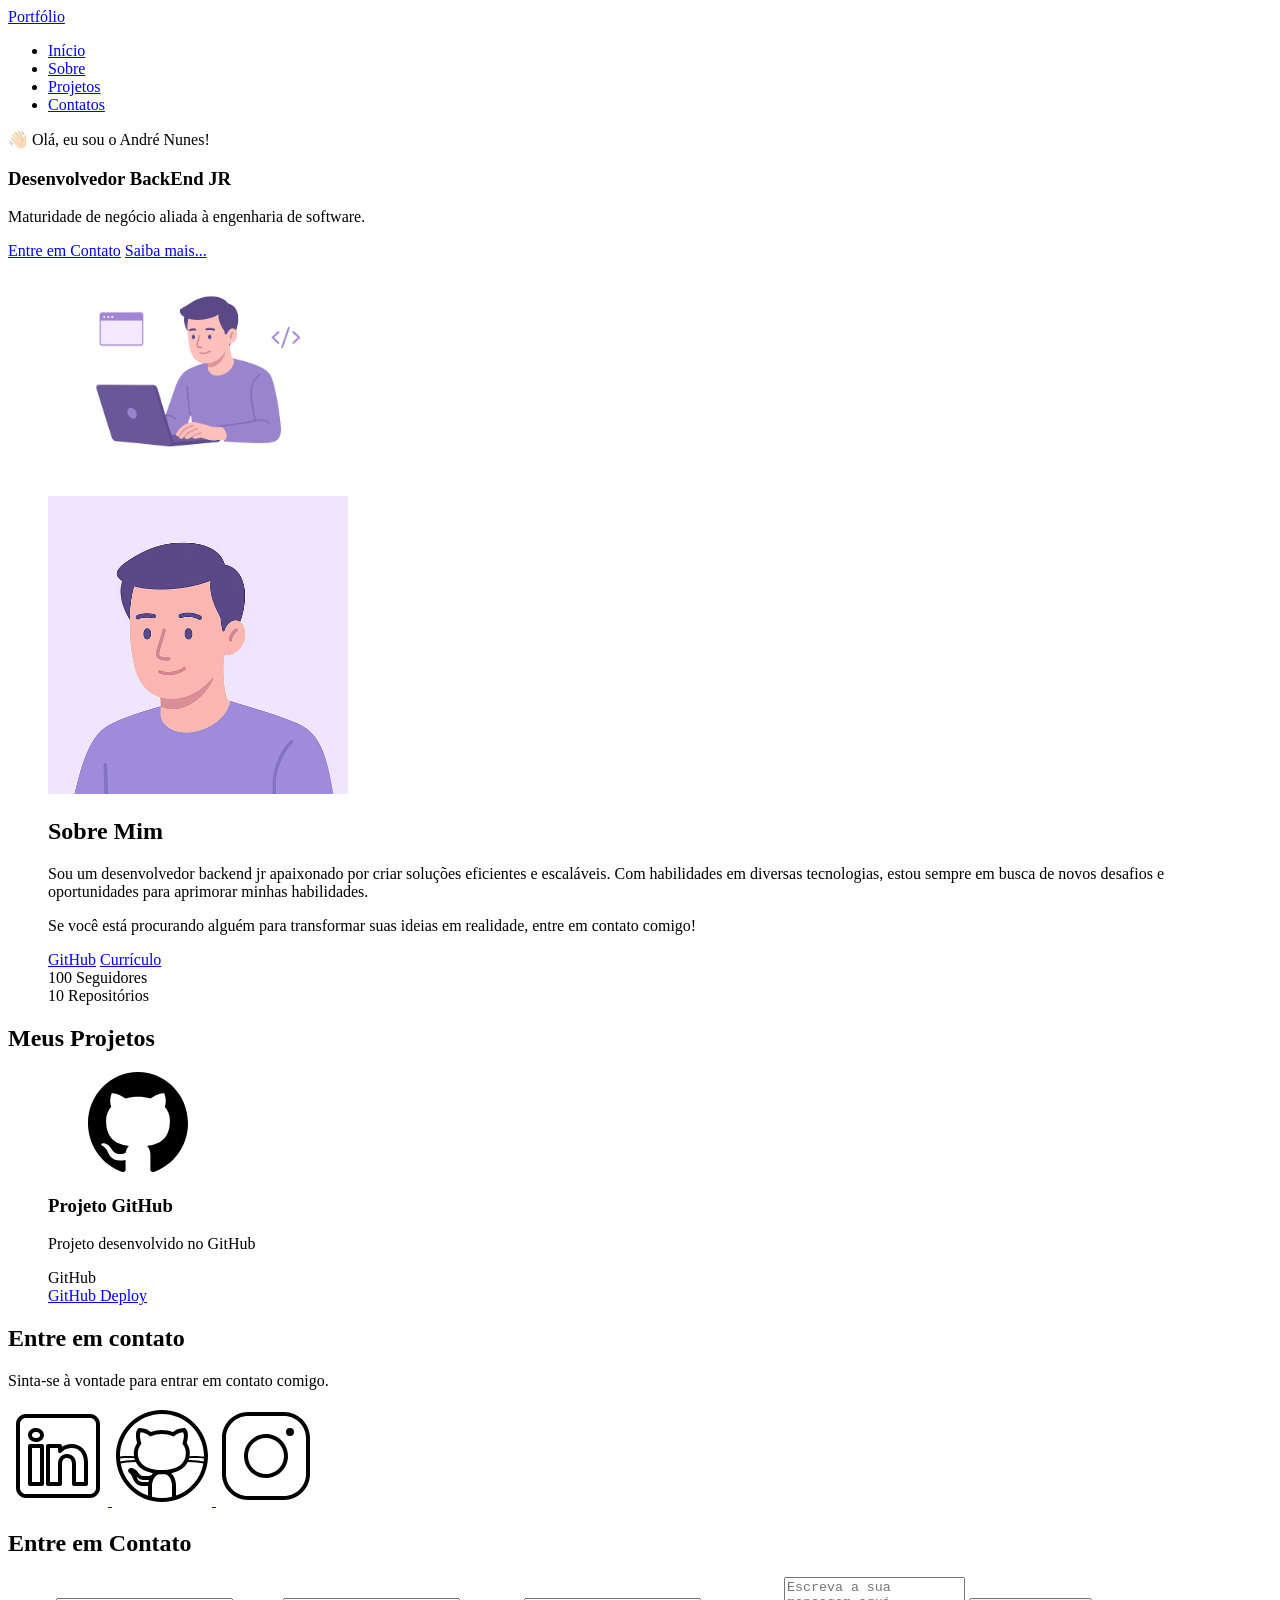
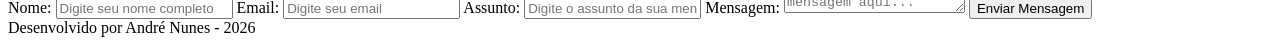
==== index.html @ fc2e1297 ":tada: Commit Inicial" ====
<!DOCTYPE html>
<html lang="pt-br">

<head>
    <meta charset="UTF-8">
    <meta name="viewport" content="width=device-width, initial-scale=1.0">

    <meta name="author" content="André Nunes">

    <meta name="description" content="Portfólio Pessoal da André Nunes, 
                    desenvolvedor BackEnd JR especializado em criar soluções 
                    digitais eficientes. Conheça meus projetos e entre em contato.">

    <meta name="robots" content="index, follow">

    <link rel="icon" type="image/svg+xml" href="./assets/img/favicon.svg">

    <title>Portfólio da André</title>
</head>

<body>

    <!--- Cabeçalho da Página -->
    <header>
            <div class="menu-content">
                <!-- Título do cabeçalho -->
            <a href="index.html" id="titulo">Portfólio</a>

            <!-- Menu de Navegação -->
            <nav>
                <ul class="menu-list">
                    <li><a href="#hero">Início</a></li>
                    <li><a href="#about">Sobre</a></li>
                    <li><a href="#projects">Projetos</a></li>
                    <li><a href="#contact">Contatos</a></li>

                </ul>
            </nav>
        </div>
    </header>

    <!--- Conteúdo Principal da Página -->
    <main>

        <!-- Seção Hero -->
        <section id="hero" class="section-container hero-container">

            <!-- Boas Vindas-->
            <article>
                <span>👋🏻 Olá, eu sou o André Nunes!</span>
                <h1>Desenvolvedor BackEnd JR</h1>
                <p>Maturidade de negócio aliada à engenharia de software.</p>

                <div class="buttons-container">
                    <a href="#contact" class="botao">Entre em Contato</a>
                    <a href="#about" class="botao-outline">Saiba mais...</a>
                </div>
            </article>

            <!-- Imagem da Seção Hero -->
            <figure class="hero-image">
                <img src="./assets/img/foto_dev_man.svg" width="300" alt="Foto do autor do site"
                    class="float-animation">
            </figure>

        </section>

        <!-- Seção Sobre Mim -->
        <section id="about" class="section-container about-container">

            <!-- Imagem da Seção Sobre Mim -->
            <figure class="about-image">
                <img src="./assets/img/avatar_dev_man.svg" width="300" alt="Foto - Perfil do autor do site">


                <!-- Conteúdo da Seção Sobre Mim -->
                <article class="about-content">
                    <h2>Sobre Mim</h2>
                    <p>Sou um desenvolvedor backend jr apaixonado por criar soluções eficientes e escaláveis. Com
                        habilidades em diversas tecnologias, estou sempre em busca de novos desafios e oportunidades
                        para aprimorar minhas habilidades.</p>
                    <p>Se você está procurando alguém para transformar suas ideias em realidade, entre em contato
                        comigo!</p>

                    <!-- Links (GitHub + Currículo) e Dados do GitHub-->
                    <div class="about-buttons-data">

                        <!-- Links-->
                        <div class="buttons-container">
                            <a href="https://github.com/andrelsrn" target="_blank" class="botao">GitHub</a>
                            <a href="./Curriculo_AndreLuisSilvaRochaNunes.pdf" target="_blank"
                                class="botao-outline">Currículo</a>
                        </div>

                        <!-- Dados do Repositório GitHub -->
                        <div class="data-container">
                            <!-- Número de Seguidores -->
                            <div class="data-item">
                                <span class="data-number">100</span>
                                <span class="data-label">Seguidores</span>

                            </div>
                            <!-- Número de Repositórios -->
                            <div class="data-item">
                                <span class="data-number">10</span>
                                <span class="data-label">Repositórios</span>
                            </div>
                        </div>
                    </div>
                </article>
            </figure>
        </section>

        <!-- Seção Projetos -->
        <section id="projects" class="section-container projects-container">

            <h2>Meus Projetos</h2>

            <!-- Swiper Container -->
            <div class="swiper projects-swiper">
                <div class="swiper-wrapper">

                    <figure class="swiper-slide">

                        <article class="project-card">

                            <!-- Ícone da Tecnologia padrão do projeto -->
                            <figure class="project-image">
                                <img src="./assets/icons/languages/github.svg" alt="Ícone do GitHub" width="100">
                            </figure>

                            <!-- Conteúdo do Projeto -->
                            <div class="project-content">

                                <h3>Projeto GitHub</h3>
                                <p>Projeto desenvolvido no GitHub</p>

                                <!-- Tags do Projeto -->
                                <div class="project-tags">
                                    <span class="tag">GitHub</span>
                                </div>

                                <!-- Links do Projeto -->
                                <div class="project-buttons">
                                    <a href="#" target="_blank" class="botao botao-sm">
                                        GitHub
                                    </a>
                                    <a href="#" target="_blank" class="botao-outline botao-sm">
                                        Deploy
                                    </a>
                                </div>

                            </div>

                        </article>

                </div>

            </div>

            <!-- Botões de Navegação -->
            <div class="swiper-button-next"></div>
            <div class="swiper-button-prev"></div>

            <!-- Paginação -->
            <div class="swiper-pagination"></div>

            </div>

        </section>

        <!-- Seção Contato -->
        <section id="contact" class="section-container contact-container">

            <!-- Redes Sociais-->
            <article class="contact-info">
                <h2>Entre em contato</h2>
                <p>Sinta-se à vontade para entrar em contato comigo.</p>

                <!-- Links das Redes Sociais -->
                <div class="social-container">

                    <a href="https://www.linkedin.com/in/andrel-srn/" target="_blank" class="social-icon"
                        aria-label="LinkedIn">
                        <img src="./assets/icons/social/linkedin.svg" alt="Link para o LinkedIn">
                    </a>

                    <a href="https://github.com/andrelsrn" target="_blank" class="social-icon" aria-label="GitHub">
                        <img src="./assets/icons/social/github.svg" alt="Link para o GitHub">
                    </a>

                    <a href="https://instagram.com/andrelsrn" target="_blank" class="social-icon"
                        aria-label="Instagram">
                        <img src="./assets/icons/social/instagram.svg" alt="Link para o Instagram">
                    </a>
                </div>
            </article>

            <h2>Entre em Contato</h2>

            <!-- Formulário de Contato -->
            <form id="formulario">

                <label for="nome">Nome:</label>
                <input id="nome" name="nome" type="text" placeholder="Digite seu nome completo">
                <span id="erro-nome"></span>


                <label for="email">Email:</label>
                <input id="email" name="email" type="text" placeholder="Digite seu email">
                <span id="erro-email"></span>

                <label for="assunto">Assunto:</label>
                <input id="assunto" name="assunto" type="text" placeholder="Digite o assunto da sua mensagem">
                <span id="erro-assunto"></span>

                <label for="mensagem">Mensagem:</label>
                <textarea id="mensagem" name="mensagem" placeholder="Escreva a sua mensagem aqui..."></textarea>
                <span id="erro-mensagem"></span>

                <button class="botao" type="submit">Enviar Mensagem</button>

            </form>

        </section>


    </main>

    <!--- Rodapé da Página -->
    <footer>
        Desenvolvido por André Nunes - 2026
    </footer>


</body>

</html>
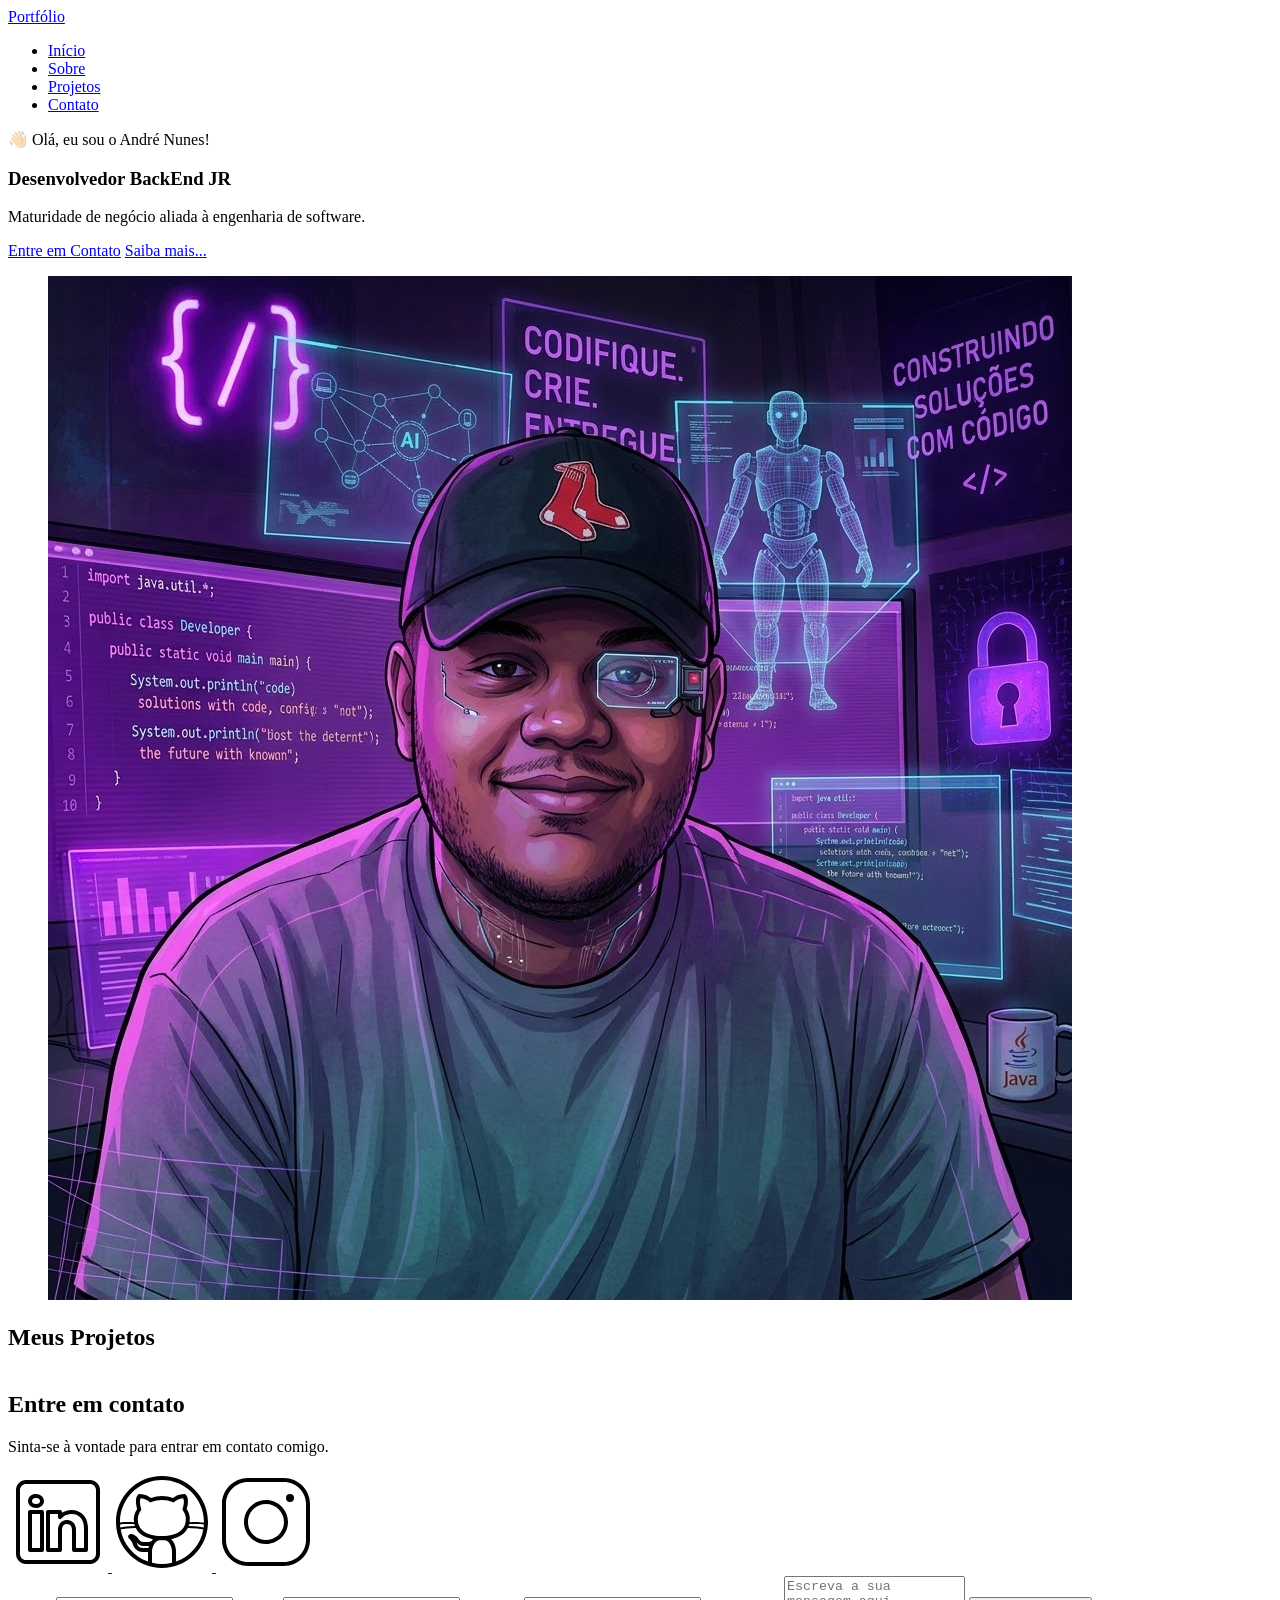
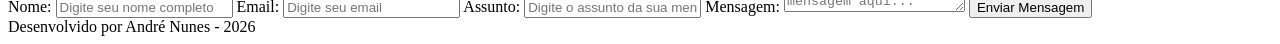
==== commit 9d137904: "feat: add JavaScript functionality for About section and project carousel - Implemented fetching and" ====
--- a/index.html
+++ b/index.html
@@ -2,12 +2,20 @@
 <html lang="pt-br">
 
 <head>
+
+    <!-- Fontes do Google -->
+    <link rel="preconnect" href="https://fonts.googleapis.com">
+    <link rel="preconnect" href="https://fonts.gstatic.com" crossorigin>
+
+    <!-- Fonte do Google - Poppins -->
+    <link href="https://fonts.googleapis.com/css2?family=Poppins&display=swap" rel="stylesheet">
+
     <meta charset="UTF-8">
     <meta name="viewport" content="width=device-width, initial-scale=1.0">
 
     <meta name="author" content="André Nunes">
 
-    <meta name="description" content="Portfólio Pessoal da André Nunes, 
+    <meta name="description" content="Portfólio Pessoal do André Nunes, 
                     desenvolvedor BackEnd JR especializado em criar soluções 
                     digitais eficientes. Conheça meus projetos e entre em contato.">
 
@@ -15,15 +23,21 @@
 
     <link rel="icon" type="image/svg+xml" href="./assets/img/favicon.svg">
 
-    <title>Portfólio da André</title>
+    <!-- SWIPER CSS -->
+    <link rel="stylesheet" href="https://cdn.jsdelivr.net/npm/swiper@11/swiper-bundle.min.css">
+
+    <!-- CSS principal da página -->
+    <link rel="stylesheet" href="./assets/css/styles.css">
+
+    <title>Portfólio do André</title>
 </head>
 
 <body>
 
     <!--- Cabeçalho da Página -->
     <header>
-            <div class="menu-content">
-                <!-- Título do cabeçalho -->
+        <div class="menu-content">
+            <!-- Título do cabeçalho -->
             <a href="index.html" id="titulo">Portfólio</a>
 
             <!-- Menu de Navegação -->
@@ -32,7 +46,7 @@
                     <li><a href="#hero">Início</a></li>
                     <li><a href="#about">Sobre</a></li>
                     <li><a href="#projects">Projetos</a></li>
-                    <li><a href="#contact">Contatos</a></li>
+                    <li><a href="#contact">Contato</a></li>
 
                 </ul>
             </nav>
@@ -46,7 +60,7 @@
         <section id="hero" class="section-container hero-container">
 
             <!-- Boas Vindas-->
-            <article>
+            <article class="hero-content">
                 <span>👋🏻 Olá, eu sou o André Nunes!</span>
                 <h1>Desenvolvedor BackEnd JR</h1>
                 <p>Maturidade de negócio aliada à engenharia de software.</p>
@@ -59,8 +73,7 @@
 
             <!-- Imagem da Seção Hero -->
             <figure class="hero-image">
-                <img src="./assets/img/foto_dev_man.svg" width="300" alt="Foto do autor do site"
-                    class="float-animation">
+                <img src="./assets/img/andre-portfolio.png" alt="Foto do autor do site" class="float-animation">
             </figure>
 
         </section>
@@ -68,47 +81,8 @@
         <!-- Seção Sobre Mim -->
         <section id="about" class="section-container about-container">
 
-            <!-- Imagem da Seção Sobre Mim -->
-            <figure class="about-image">
-                <img src="./assets/img/avatar_dev_man.svg" width="300" alt="Foto - Perfil do autor do site">
 
 
-                <!-- Conteúdo da Seção Sobre Mim -->
-                <article class="about-content">
-                    <h2>Sobre Mim</h2>
-                    <p>Sou um desenvolvedor backend jr apaixonado por criar soluções eficientes e escaláveis. Com
-                        habilidades em diversas tecnologias, estou sempre em busca de novos desafios e oportunidades
-                        para aprimorar minhas habilidades.</p>
-                    <p>Se você está procurando alguém para transformar suas ideias em realidade, entre em contato
-                        comigo!</p>
-
-                    <!-- Links (GitHub + Currículo) e Dados do GitHub-->
-                    <div class="about-buttons-data">
-
-                        <!-- Links-->
-                        <div class="buttons-container">
-                            <a href="https://github.com/andrelsrn" target="_blank" class="botao">GitHub</a>
-                            <a href="./Curriculo_AndreLuisSilvaRochaNunes.pdf" target="_blank"
-                                class="botao-outline">Currículo</a>
-                        </div>
-
-                        <!-- Dados do Repositório GitHub -->
-                        <div class="data-container">
-                            <!-- Número de Seguidores -->
-                            <div class="data-item">
-                                <span class="data-number">100</span>
-                                <span class="data-label">Seguidores</span>
-
-                            </div>
-                            <!-- Número de Repositórios -->
-                            <div class="data-item">
-                                <span class="data-number">10</span>
-                                <span class="data-label">Repositórios</span>
-                            </div>
-                        </div>
-                    </div>
-                </article>
-            </figure>
         </section>
 
         <!-- Seção Projetos -->
@@ -120,50 +94,14 @@
             <div class="swiper projects-swiper">
                 <div class="swiper-wrapper">
 
-                    <figure class="swiper-slide">
-
-                        <article class="project-card">
-
-                            <!-- Ícone da Tecnologia padrão do projeto -->
-                            <figure class="project-image">
-                                <img src="./assets/icons/languages/github.svg" alt="Ícone do GitHub" width="100">
-                            </figure>
-
-                            <!-- Conteúdo do Projeto -->
-                            <div class="project-content">
-
-                                <h3>Projeto GitHub</h3>
-                                <p>Projeto desenvolvido no GitHub</p>
-
-                                <!-- Tags do Projeto -->
-                                <div class="project-tags">
-                                    <span class="tag">GitHub</span>
-                                </div>
-
-                                <!-- Links do Projeto -->
-                                <div class="project-buttons">
-                                    <a href="#" target="_blank" class="botao botao-sm">
-                                        GitHub
-                                    </a>
-                                    <a href="#" target="_blank" class="botao-outline botao-sm">
-                                        Deploy
-                                    </a>
-                                </div>
-
-                            </div>
-
-                        </article>
-
                 </div>
 
-            </div>
+                <!-- Botões de Navegação -->
+                <div class="swiper-button-next"></div>
+                <div class="swiper-button-prev"></div>
 
-            <!-- Botões de Navegação -->
-            <div class="swiper-button-next"></div>
-            <div class="swiper-button-prev"></div>
-
-            <!-- Paginação -->
-            <div class="swiper-pagination"></div>
+                <!-- Paginação -->
+                <div class="swiper-pagination"></div>
 
             </div>
 
@@ -196,10 +134,11 @@
                 </div>
             </article>
 
-            <h2>Entre em Contato</h2>
+            <!-- Formulário de Contato -->
+            <form id="formulario" action="https://formsubmit.co/64e0d5ed442a7a50af0a026faa2973d2" method="POST">
 
-            <!-- Formulário de Contato -->
-            <form id="formulario">
+                <input type="hidden" name="_next" value="https://andrelsrn.github.io/portfolio/success.html">
+                <input type="hidden" name="_captcha" value="false">
 
                 <label for="nome">Nome:</label>
                 <input id="nome" name="nome" type="text" placeholder="Digite seu nome completo">
@@ -232,6 +171,11 @@
         Desenvolvido por André Nunes - 2026
     </footer>
 
+    <!-- SWIPER JS -->
+    <script src="https://cdn.jsdelivr.net/npm/swiper@11/swiper-bundle.min.js"></script>
+
+    <script src="./assets/js/script.js"></script>
+
 
 </body>
 
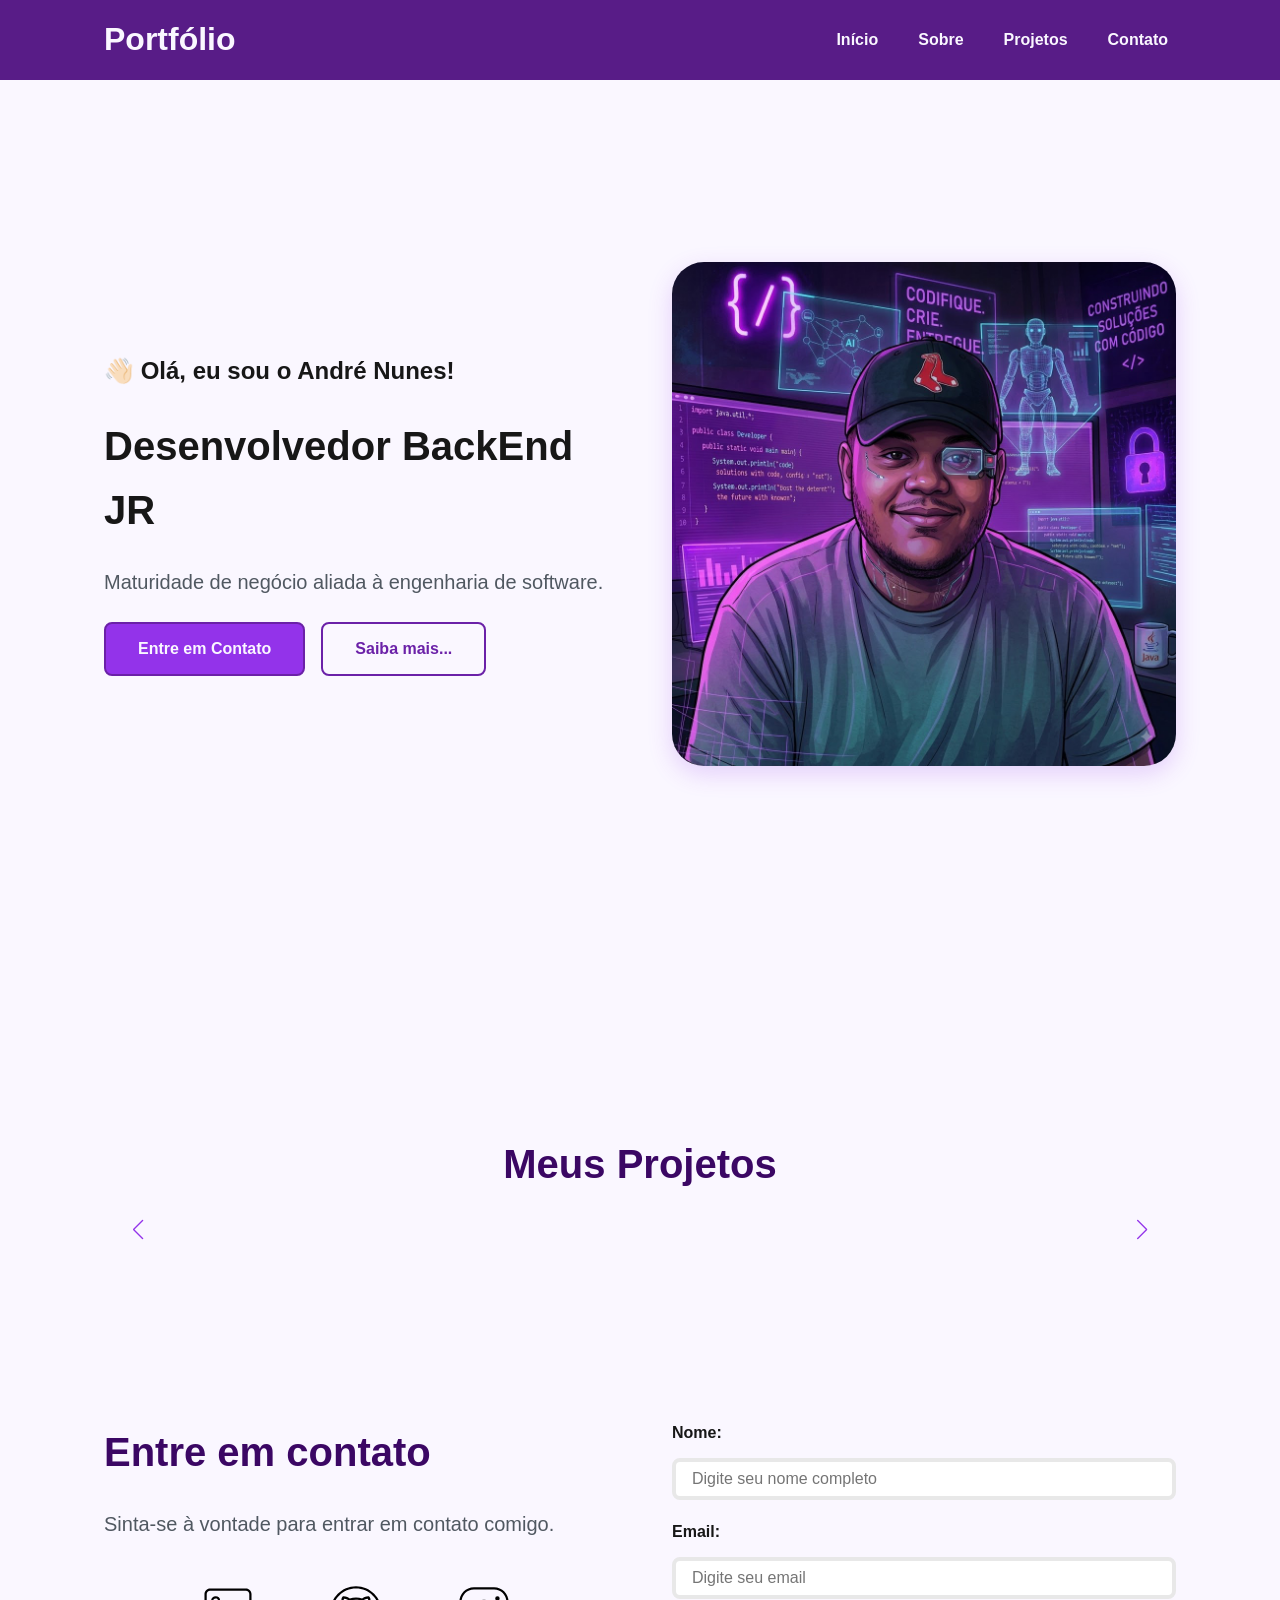
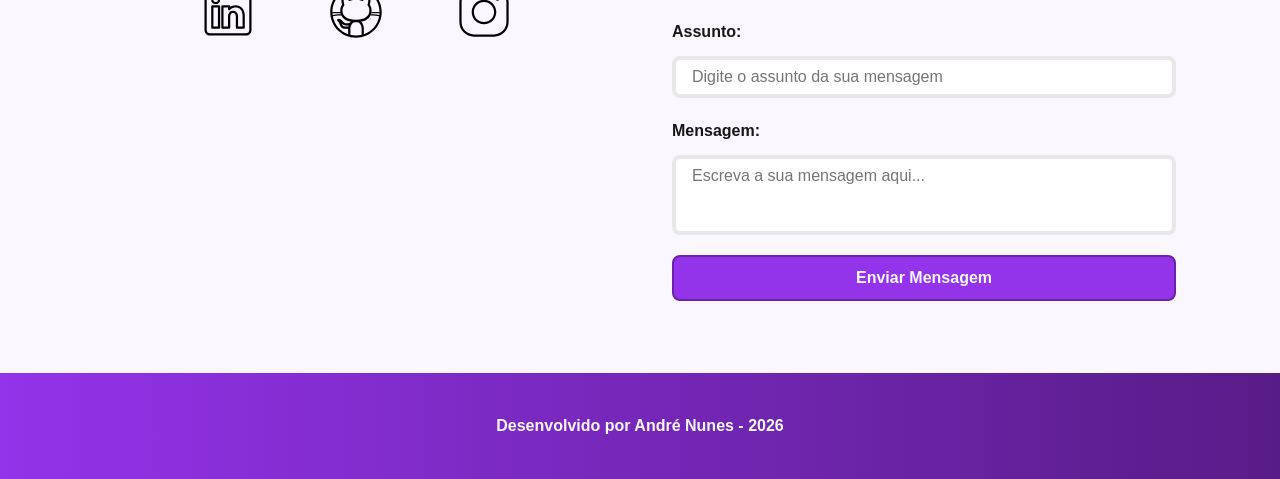
==== commit e73a395d: "fix: atualiza paleta para roxo, ajusta sombras no CSS e altera busca de dados do GitHub no Sobre" ====
--- a/index.html
+++ b/index.html
@@ -27,7 +27,7 @@
     <link rel="stylesheet" href="https://cdn.jsdelivr.net/npm/swiper@11/swiper-bundle.min.css">
 
     <!-- CSS principal da página -->
-    <link rel="stylesheet" href="./assets/css/styles.css">
+    <link rel="stylesheet" href="./assets/css/style.css">
 
     <title>Portfólio do André</title>
 </head>
--- a/assets/css/style.css
+++ b/assets/css/style.css
@@ -0,0 +1,1094 @@
+* {
+    margin: 0;
+    padding: 0;
+    box-sizing: border-box;
+    font-family: 'Poppins', sans-serif;
+    font-weight: 400;
+    text-decoration: none;
+    outline: none;
+}
+
+/* Variáveis */
+:root {
+/* Paleta de Cores - Purple */
+    --red-50: #f3e8ff;
+    --red-100: #e9d5ff;
+    --red-200: #d8b4fe;
+    --red-300: #c084fc;
+    --red-400: #a855f7;
+    --red-500: #9333ea; /* Roxo Principal */
+    --red-600: #7e22ce;
+    --red-700: #6b21a8;
+    --red-800: #581c87;
+    --red-900: #3b0764;
+    --red-950: #240046;
+
+    /* Cores Neutras */
+    --gray-200: #e8e8e8;
+    --gray-400: #505861;
+    --black: #171717;
+    --white: #FAF7FF;
+
+    /* Cores de Estado */
+    --error: #e63946;
+
+    /* Sombras ajustadas para o tom roxo (RGBA da cor 147, 51, 234) */
+    --shadow-sm: 0 0.25rem 0.5rem rgba(0, 0, 0, 0.05);
+    --shadow-md: 0 0.25rem 0.75rem rgba(147, 51, 234, 0.3);
+    --shadow-lg: 0 0.5rem 1.5rem rgba(147, 51, 234, 0.2);
+
+    /* Espaçamentos */
+    --spacing-xs: 0.5rem;
+    --spacing-sm: 1rem;
+    --spacing-md: 1.5rem;
+    --spacing-lg: 2rem;
+    --spacing-xl: 3rem;
+    --spacing-2xl: 4rem;
+
+    /* Tamanhos de Fonte */
+    --text-sm: 0.75rem;
+    --text-base: 1rem;
+    --text-lg: 1.25rem;
+    --text-xl: 1.5rem;
+    --text-2xl: 2rem;
+    --text-3xl: 2.5rem;
+
+    /* Border Radius */
+    --radius-sm: 0.25rem;
+    --radius-md: 0.5rem;
+    --radius-lg: 1rem;
+    --radius-xl: 2rem;
+    --radius-full: 50%;
+
+    /* Animação Padrão */
+    --transition-default: all 0.3s ease;
+}
+
+html {
+    scroll-behavior: smooth;
+}
+
+body {
+    display: flex;
+    flex-direction: column;
+    min-height: 100vh;
+    background-color: var(--white);
+    color: var(--black);
+    font-size: var(--text-base);
+    line-height: 1.6;
+}
+
+main {
+    flex: 1;
+    padding: var(--spacing-md);
+}
+
+.section-container {
+    max-width: 70rem;
+    margin: 0 auto;
+    padding: var(--spacing-xl) var(--spacing-md);
+    scroll-margin-top: 6rem;
+}
+
+.buttons-container {
+    display: flex;
+    gap: var(--spacing-sm);
+}
+
+.botao,
+.botao-outline {
+    display: inline-block;
+    padding: 0.75rem 2rem;
+    border: 0.15rem solid transparent;
+    border-radius: var(--radius-md);
+    font-size: var(--text-base);
+    font-weight: 600;
+    text-align: center;
+    cursor: pointer;
+    transition: var(--transition-default);
+}
+
+.botao {
+    border-color: var(--red-700);
+    background-color: var(--red-500);
+    color: var(--white);
+}
+
+.botao:hover {
+    border-color: var(--red-800);
+    background-color: var(--red-500);
+    box-shadow: var(--shadow-md);
+    transform: translateY(-0.25rem);
+}
+
+.botao-outline {
+    border-color: var(--red-700);
+    background-color: transparent;
+    color: var(--red-700);
+}
+
+.botao-outline:hover {
+    border-color: var(--red-800);
+    background-color: var(--red-500);
+    color: var(--white);
+    transform: translateY(-0.25rem);
+}
+
+/* Botões pequenos - Card Projetos */
+
+.botao.botao-sm,
+.botao-outline.botao-sm {
+    min-width: 6rem;
+    padding: 0.25rem var(--spacing-sm);
+    border-width: 0.125rem;
+    border-radius: 0.25rem;
+    font-size: var(--text-sm);
+}
+
+header {
+    position: sticky;
+    top: 0;
+    z-index: 1000;
+    width: 100%;
+    height: 5rem;
+    border-bottom: var (--spacing-xs) solid var(--gray-200);
+    box-shadow: var(--red-800);
+    background-color: var(--red-800);
+}
+
+header a {
+    color: var(--white);
+    transition: color 0.3s ease;
+    font-weight: 600;
+}
+
+header a:hover {
+    color: var(--red-100);
+}
+
+#titulo {
+    font-size: var(--text-2xl);
+    font-weight: 700;
+}
+
+.menu-content {
+    display: flex;
+    justify-content: space-between;
+    align-items: center;
+    max-width: 70rem;
+    height: 100%;
+    margin: 0 auto;
+    padding: 0 var(--spacing-md);
+}
+
+.menu-list {
+    display: flex;
+    gap: var(--spacing-md);
+    list-style: none;
+}
+
+.menu-list a {
+    padding: var(--spacing-xs);
+}
+
+/* Seção Hero*/
+.hero-container {
+    display: flex;
+    align-items: center;
+    gap: var(--spacing-2xl);
+    min-height: calc(100vh - 5rem);
+}
+
+.hero-content {
+    display: flex;
+    flex: 1;
+    flex-direction: column;
+    gap: var(--spacing-md);
+}
+
+.hero-content span {
+    font-size: var(--text-xl);
+    font-weight: 700;
+}
+
+.hero-content h1 {
+    font-size: var(--text-3xl);
+    font-weight: 700;
+}
+
+/* configura todos os parágrafos */
+.hero-content p,
+.about-content p,
+.contact-info p {
+    font-size: var(--text-lg);
+    color: var(--gray-400);
+}
+
+.hero-image {
+    flex: 1;
+    display: flex;
+    justify-content: center;
+}
+
+.hero-image img {
+    width: 100%;
+    max-width: 100%;
+    border-radius: var(--radius-xl);
+    box-shadow: var(--shadow-lg);
+}
+
+/* Animação Flutuante */
+@keyframes float {
+
+    0%,
+    100% {
+        transform: translateY(0);
+    }
+
+    50% {
+        transform: translateY(-1.25rem);
+    }
+
+}
+
+/* Usa animação */
+.float-animation {
+    animation: float 3s ease-in-out infinite;
+}
+
+
+/* Seção About */
+
+.about-container {
+    display: flex;
+    flex-direction: row;
+    align-items: center;
+    gap: var(--spacing-2xl);
+}
+
+/* Imagem de perfil */
+.about-image {
+    flex: 1;
+    display: flex;
+    justify-content: center;
+    align-items: center;
+}
+
+.about-image img {
+    width: 100%;
+    max-width: 22rem;
+    height: auto;
+    border-radius: var(--radius-xl);
+    box-shadow: var(--shadow-lg);
+    background-color: var(--red-50);
+}
+
+/* Conteúdo de Texto */
+.about-content {
+    flex: 1;
+    display: flex;
+    align-items: flex-start;
+    flex-direction: column;
+    gap: var(--spacing-md);
+}
+
+.about-content h2,
+.projects-container h2,
+.contact-info h2 {
+    font-size: var(--text-3xl);
+    font-weight: 700;
+    color: var(--red-900);
+}
+
+/* Container de Botões + Estatísticas */
+.about-buttons-data {
+    display: flex;
+    flex-direction: column;
+    gap: var(--spacing-md);
+    width: 100%;
+}
+
+/* Estatísticas do GitHub (Seguidores / Repositórios) */
+.data-container {
+    display: flex;
+    gap: var(--spacing-xl);
+}
+
+.data-item {
+    display: flex;
+    flex-direction: column;
+}
+
+.data-number {
+    font-size: var(--text-2xl);
+    font-weight: 700;
+    color: var(--red-600);
+    line-height: 1.2;
+}
+
+.data-label {
+    font-size: var(--text-sm);
+    color: var(--gray-400);
+    font-weight: 600;
+}
+
+/* Responsividade (Telas menores) */
+@media (max-width: 768px) {
+    .about-container {
+        flex-direction: column;
+        text-align: center;
+    }
+
+    .about-buttons-data {
+        align-items: center;
+    }
+
+    .data-container {
+        justify-content: center;
+    }
+}
+
+/* projects */
+
+.projects-container {
+    scroll-margin-top: 3rem;
+    margin: var(--spacing-2xl) auto;
+    text-align: center;
+}
+
+.projects-swiper {
+    position: relative;
+    width: 100%;
+    padding: var(--spacing-sm) var(--spacing-xl) var(--spacing-xl);
+    overflow: hidden;
+}
+
+/* cards projects */
+
+.project-card {
+    display: flex;
+    flex-direction: column;
+    width: 100%;
+    height: 100%;
+    border: 0.15rem solid var(--grey-200);
+    border-radius: var(--radius-lg);
+    background-color: var(--white);
+    box-shadow: var(--shadow-sm);
+    overflow: hidden;
+    transition: var(--transition-default);
+}
+
+.project-card:hover {
+    box-shadow: var(--shadow-lg);
+}
+
+.project-image {
+    display: flex;
+    justify-content: center;
+    align-items: center;
+    width: 100%;
+    height: 10rem;
+    background: linear-gradient(135deg, var(--red-50) 0%, var(--red-100) 100%);
+}
+
+.project-image img {
+    width: 75%;
+    height: 75%;
+    max-width: 7rem;
+    max-height: 7rem;
+    object-fit: contain;
+    transition: transform 0.3s ease;
+}
+
+.project-content {
+    display: flex;
+    flex-direction: column;
+    justify-content: space-between;
+    text-align: left;
+    flex: 1;
+    padding: var(--spacing-md);
+}
+
+.project-content h3 {
+    font-size: var(--text-lg);
+    font-weight: 700;
+    margin-bottom: 0.75rem;
+}
+
+.project-content p {
+    flex: 1;
+    font-size: var(--text-base);
+    color: var(--gray-400);
+    margin-bottom: var(--spacing-sm);
+}
+
+.project-tags {
+    display: flex;
+    flex-wrap: wrap;
+    gap: var(--spacing-xs);
+}
+
+.tag {
+    padding: 0.375rem 0.75rem;
+    border-radius: var(--radius-sm);
+    background-color: var(--red-100);
+    font-size: var(--text-sm);
+    font-weight: 600;
+    color: var(--red-800);
+}
+
+.project-buttons {
+    display: flex;
+    justify-content: center;
+    align-items: center;
+    gap: 0.75rem;
+    margin-top: var(--spacing-sm);
+}
+
+/* Configuração do Swiper */
+
+.swiper-wrapper {
+
+    align-items: stretch;
+
+}
+
+.swiper-slide {
+
+    display: flex;
+
+    height: auto;
+
+}
+
+/* Botões do Swiper (navegação) */
+
+.swiper-button-next,
+
+.swiper-button-prev {
+
+    width: 3rem;
+
+    height: 3rem;
+
+}
+
+.swiper-button-next:after,
+
+.swiper-button-prev:after {
+
+    font-size: var(--text-lg);
+
+    color: var(--red-500);
+
+}
+
+.swiper-button-next:hover:after,
+
+.swiper-button-prev:hover:after {
+
+    color: var(--red-800);
+
+}
+
+/* Indicadores de paginação */
+
+.swiper-pagination-bullet {
+
+    width: 0.75rem;
+
+    height: 0.75rem;
+
+    background-color: var(--gray-200);
+
+    opacity: 1;
+
+}
+
+.swiper-pagination-bullet-active {
+
+    width: var(--spacing-lg);
+
+    border-radius: var(--radius-sm);
+
+    background-color: var(--red-500);
+
+}
+
+.contact-container {
+    display: grid;
+    grid-template-columns: 1fr 1fr;
+    gap: var(--spacing-2xl);
+}
+
+.contact-info h2 {
+    margin-bottom: var(--spacing-md);
+}
+
+.contact-info p {
+    margin-bottom: var(--spacing-lg);
+}
+
+.social-container {
+    display: flex;
+    justify-content: center;
+    gap: var(--spacing-xl);
+}
+
+.social-icon {
+    width: 5rem;
+    height: 5rem;
+    padding: 0.75rem;
+    border-radius: var(--radius-md);
+    transition: var(--transition-default);
+}
+
+.social-icon img {
+    width: 100%;
+    filter: brightness(0) saturate(100%);
+    transition: filter 0.3s ease;
+}
+
+.social-icon img:hover {
+
+    filter: brightness(0) saturate(100%) invert(42%) sepia(93%) saturate(1352%) hue-rotate(243deg) brightness(79%) contrast(91%);
+
+}
+
+/* formulário */
+
+form {
+    display: flex;
+    flex-direction: column;
+    gap: 0.75rem;
+}
+
+form label {
+    font-size: var(--text-base);
+    font-weight: 600;
+}
+
+form input,
+form textarea {
+    width: 100%;
+    padding: 0.5rem var(--spacing-sm);
+    border: 0.25rem solid var(--gray-200);
+    border-radius: var(--radius-md);
+    font-family: inherit;
+    font-size: var(--text-base);
+    transition: border-color 0.3s ease;
+}
+
+form input:focus,
+form textarea:focus {
+    border-color: var(--purple-500);
+    outline: none;
+}
+
+form textarea {
+    resize: none;
+    min-height: 5rem;
+}
+
+form span {
+    margin-top: -0.27rem;
+    font-size: var(--text-sm);
+    color: var(--error);
+}
+
+/* Footer */
+
+footer {
+    padding: 2.5rem;
+    background: linear-gradient(to right, var(--red-500), var(--red-800));
+    font-weight: 600;
+    text-align: center;
+    color: var(--white);
+}
+
+/* seção sucesso */
+
+.success-container {
+    display: flex;
+    justify-content: center;
+    align-items: center;
+    min-height: calc(100vh - 12rem);
+    /* Centraliza o card entre o header e o footer */
+    padding: var(--spacing-xl) var(--spacing-md);
+}
+
+.success-content {
+    display: flex;
+    flex-direction: column;
+    align-items: center;
+    text-align: center;
+    gap: var(--spacing-md);
+    max-width: 38rem;
+    width: 100%;
+    padding: var(--spacing-2xl) var(--spacing-xl);
+    background-color: var(--white);
+    border: 0.15rem solid var(--gray-200);
+    border-radius: var(--radius-xl);
+    box-shadow: var(--shadow-lg);
+}
+
+.success-icon {
+    display: flex;
+    justify-content: center;
+    align-items: center;
+    margin-bottom: var(--spacing-xs);
+}
+
+.success-icon img {
+    width: 7rem;
+    height: auto;
+}
+
+.success-content h1 {
+    font-size: var(--text-2xl);
+    font-weight: 700;
+    color: var(--purple-900);
+}
+
+.success-content h2 {
+    font-size: var(--text-base);
+    font-weight: 400;
+    color: var(--gray-400);
+    line-height: 1.6;
+}
+
+.success-content .botao {
+    margin-top: var(--spacing-sm);
+}
+
+/* Responsividade para telas menores */
+@media (max-width: 480px) {
+    .success-content {
+        padding: var(--spacing-xl) var(--spacing-md);
+    }
+
+    .success-content h1 {
+        font-size: var(--text-xl);
+    }
+}
+
+/* Responsividade Tablet */
+@media screen and (max-width: 1024px) {
+    .section-container {
+        padding: var(--spacing-lg) var(--spacing-md);
+    }
+
+    .section-container h1 {
+        font-size: var(--text-3xl);
+    }
+
+    .section-container h2 {
+        font-size: var(--text-2xl);
+    }
+
+    .section-container p {
+        font-size: var(--text-base);
+    }
+
+    .section-container span {
+        font-size: var(--text-lg);
+    }
+
+     #about .about-content h2 {
+        width: 100%;
+        text-align: center;
+    }
+
+    .success-content h1 {
+        font-size: var(--text-3xl);
+    }
+
+    .success-content h2 {
+        font-size: var(--text-lg);
+    }
+
+    #titulo {
+        font-size: var(--text-xl);
+    }
+
+    @media screen and (max-width: 768px) {
+        .menu-list {
+            display: none;
+        }
+    }
+
+    .hero-container {
+        flex-direction: column-reverse;
+        gap: var(--spacing-lg);
+        min-height: 60vh;
+        text-align: center;
+    }
+
+    .hero-content,
+    .hero-image {
+        width: 90%;
+    }
+
+    .hero-image img {
+        object-fit: cover;
+    }
+
+    .buttons-container {
+        justify-content: center;
+        width: 100%;
+    }
+
+    .hero-container .botao,
+    .hero-container .botao-outline {
+        padding: 0.5rem 1.5rem;
+        font-size: var(--text-base);
+        white-space: nowrap;
+    }
+
+    /* Responsividade Tablet Seção About */
+    .about-container {
+        flex-direction: column;
+        gap: var(--spacing-lg);
+        margin: var(--spacing-lg);
+        padding: var(--spacing-lg);
+    }
+
+    .about-image {
+        display: flex;
+        justify-content: center;
+        flex: 1;
+        width: 100%;
+    }
+
+    .about-image img {
+        width: 100%;
+        max-width: 16rem;
+    }
+
+    .about-content {
+        width: 100%;
+    }
+
+    .about-buttons-data {
+        align-items: stretch;
+        flex-direction: column;
+        gap: var(--spacing-md);
+    }
+
+    .about-buttons-data .botao {
+        margin-right: 0;
+    }
+
+    .data-container {
+        justify-content: center;
+        width: 100%;
+    }
+
+    /* Responsividade Tablet Seção Projects */
+    .projects-container {
+        margin: var(--spacing-sm) var(--spacing-lg);
+    }
+
+    .projects-swiper {
+        margin: 0;
+        padding: var(--spacing-sm) var(--spacing-lg) 2.5rem;
+    }
+
+    .project-card {
+        height: 30rem;
+        width: 100%;
+        min-height: 30rem;
+        max-height: 30rem;
+        max-width: 100%;
+    }
+
+    .project-content {
+        display: flex;
+        flex-direction: column;
+        justify-content: space-between;
+        height: 100%;
+    }
+
+    .project-content p {
+        flex: 1;
+        overflow: hidden;
+    }
+
+    .project-tags {
+        min-height: 2.5rem;
+        align-items: flex-start;
+    }
+
+    .swiper-wrapper {
+        align-items: stretch;
+    }
+
+    .swiper-slide {
+        display: flex;
+        justify-content: center;
+        align-items: stretch;
+        height: auto;
+    }
+
+    .swiper-button-next,
+    .swiper-button-prev {
+        display: none;
+    }
+
+    /* Responsividade Tablet Seção Contact */
+    .contact-container {
+        grid-template-columns: 1fr;
+        gap: var(--spacing-lg);
+        width: 90%;
+        margin: 0 auto;
+    }
+
+    /* Responsividade Tablet Seção Success */
+    .success-container {
+        padding: var(--spacing-xl) var(--spacing-md);
+        min-height: calc(100vh - 10rem);
+    }
+
+    .success-content {
+        gap: var(--spacing-lg);
+        max-width: 35rem;
+    }
+
+    .success-icon {
+        width: 6rem;
+        height: 6rem;
+    }
+
+    .success-icon img {
+        width: 5rem;
+        height: 5rem;
+    }
+
+
+}
+
+/* Responsividade Mobile */
+@media screen and (max-width: 480px) {
+    .section-container {
+        padding: var(--spacing-md) var(--spacing-sm);
+    }
+
+    .section-container h1 {
+        font-size: var(--text-2xl);
+    }
+
+    .section-container h2 {
+        font-size: var(--text-xl);
+    }
+
+    .section-container p {
+        font-size: var(--text-sm);
+    }
+
+    .section-container span {
+        font-size: var(--text-base);
+    }
+
+    #titulo {
+        font-size: var(--text-lg);
+    }
+
+    .menu-list {
+        display: none;
+    }
+
+    .hero-container {
+        flex-direction: column-reverse;
+        gap: var(--spacing-md);
+        min-height: auto;
+        padding: var(--spacing-md) 0;
+    }
+
+    .hero-content,
+    .hero-image {
+        width: 100%;
+    }
+
+    .hero-content {
+        text-align: center;
+    }
+
+    .hero-image img {
+        width: 80%;
+        max-width: 18rem;
+        height: auto;
+        object-fit: cover;
+    }
+
+    .buttons-container {
+        flex-direction: column;
+        align-items: center;
+        justify-content: center;
+        gap: var(--spacing-sm);
+        width: 100%;
+    }
+
+    .hero-container .botao,
+    .hero-container .botao-outline {
+        width: 80%;
+        max-width: 18rem;
+        padding: 0.6rem 1rem;
+        font-size: var(--text-sm);
+        white-space: nowrap;
+    }
+
+    .about-container {
+        flex-direction: column;
+        gap: var(--spacing-md);
+        margin: var(--spacing-sm);
+        padding: var(--spacing-md);
+    }
+
+    .about-image {
+        width: 100%;
+        display: flex;
+        justify-content: center;
+    }
+
+    .about-image img {
+        width: 70%;
+        max-width: 14rem;
+    }
+
+    .about-content,
+    .about-content h2 {
+        width: 100%;
+        text-align: center;
+    }
+
+    .about-buttons-data {
+        align-items: center;
+        flex-direction: column;
+        gap: var(--spacing-sm);
+    }
+
+    .about-buttons-data .botao {
+        width: 80%;
+        margin-right: 0;
+    }
+
+    .data-container {
+        flex-direction: column;
+        align-items: center;
+        justify-content: center;
+        gap: var(--spacing-sm);
+        width: 100%;
+    }
+
+    .projects-container {
+        margin: var(--spacing-sm);
+    }
+
+    .projects-swiper {
+        margin: 0;
+        padding: var(--spacing-sm) 0 2rem;
+    }
+
+    .project-card {
+        width: 100%;
+        height: auto;
+        min-height: 28rem;
+        max-height: none;
+    }
+
+    .project-content {
+        height: 100%;
+        padding: var(--spacing-md);
+    }
+
+    .project-content p {
+        flex: 1;
+        overflow: hidden;
+    }
+
+    .project-tags {
+        min-height: auto;
+        flex-wrap: wrap;
+        gap: 0.4rem;
+    }
+
+    .swiper-button-next,
+    .swiper-button-prev {
+        display: none;
+    }
+
+    .contact-container {
+        display: grid;
+        grid-template-columns: 1fr;
+        width: 100%;
+        max-width: 100%;
+        margin: 0 auto;
+        padding: var(--spacing-md);
+        gap: var(--spacing-lg);
+        box-sizing: border-box;
+    }
+
+    .contact-info {
+        width: 100%;
+        max-width: 100%;
+        box-sizing: border-box;
+        text-align: center;
+    }
+
+    .social-container {
+        display: flex;
+        justify-content: center;
+        align-items: center;
+        gap: var(--spacing-md);
+        width: 100%;
+    }
+
+    #formulario {
+        width: 100%;
+        max-width: 100%;
+        box-sizing: border-box;
+    }
+
+    #formulario input,
+    #formulario textarea {
+        width: 100%;
+        max-width: 100%;
+        box-sizing: border-box;
+    }
+
+    #formulario .botao {
+        max-width: 100%;
+        box-sizing: border-box;
+    }
+
+    /* Responsividade Mobile Seção Success */
+    .success-container {
+        padding: var(--spacing-lg) var(--spacing-sm);
+        min-height: calc(100vh - 8rem);
+    }
+
+    .success-content {
+        gap: var(--spacing-md);
+        max-width: 100%;
+        width: 100%;
+        text-align: center;
+    }
+
+    .success-content h1 {
+        font-size: var(--text-2xl);
+    }
+
+    .success-content h2 {
+        font-size: var(--text-base);
+    }
+
+    .success-icon {
+        width: 5rem;
+        height: 5rem;
+    }
+
+    .success-icon img {
+        width: 4rem;
+        height: 4rem;
+    }
+}
